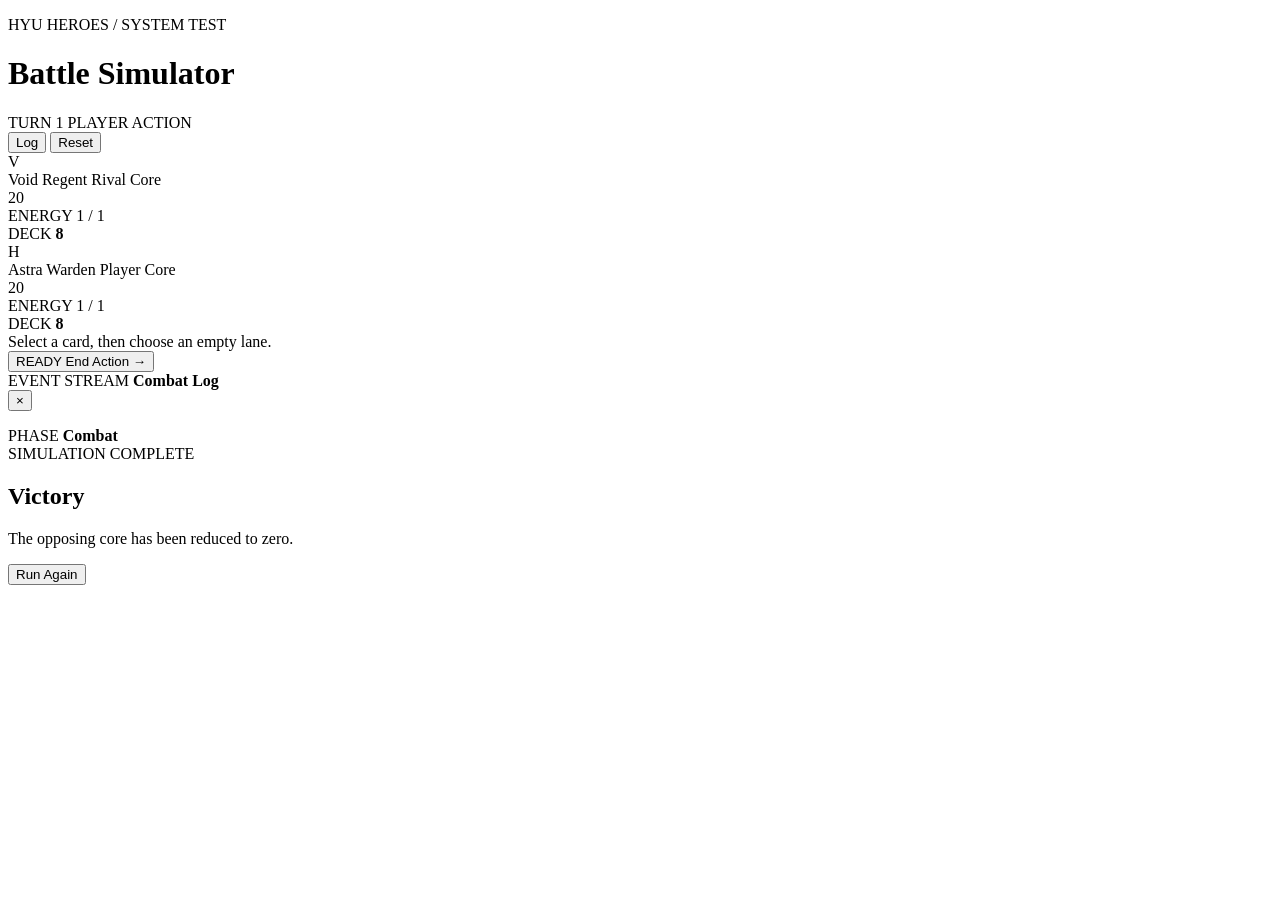
==== simulator/index.html @ 5318122a "feat: add HTML card simulator shell" ====
<!doctype html>
<html lang="en">
<head>
  <meta charset="utf-8" />
  <meta name="viewport" content="width=device-width, initial-scale=1" />
  <meta name="theme-color" content="#0b1015" />
  <title>Hyu Heroes — Battle Simulator</title>
  <link rel="stylesheet" href="./styles.css" />
</head>
<body>
  <main class="simulator-shell" aria-label="Hyu Heroes battle simulator">
    <header class="topbar">
      <div class="brand-block">
        <p class="eyebrow">HYU HEROES / SYSTEM TEST</p>
        <h1>Battle Simulator</h1>
      </div>

      <div class="phase-cluster" aria-live="polite">
        <span class="turn-label" id="turnLabel">TURN 1</span>
        <span class="phase-pill" id="phasePill">PLAYER ACTION</span>
      </div>

      <div class="topbar-actions">
        <button class="icon-button" id="logToggle" type="button" aria-expanded="false" aria-controls="combatLog">
          Log
        </button>
        <button class="icon-button" id="resetButton" type="button">Reset</button>
      </div>
    </header>

    <section class="arena" id="arena">
      <div class="player-panel opponent-panel" id="opponentPanel">
        <div class="hero-portrait opponent-portrait" aria-hidden="true">
          <span>V</span>
        </div>
        <div class="hero-copy">
          <span class="hero-name">Void Regent</span>
          <span class="hero-subtitle">Rival Core</span>
        </div>
        <div class="stat-chip health-chip" id="opponentHealth" aria-label="Opponent health">20</div>
        <div class="energy-block" aria-label="Opponent energy">
          <span class="energy-label">ENERGY</span>
          <span class="energy-value" id="opponentEnergy">1 / 1</span>
        </div>
        <div class="deck-counter" aria-label="Opponent deck cards">
          <span>DECK</span>
          <strong id="opponentDeckCount">8</strong>
        </div>
      </div>

      <div class="board-frame">
        <div class="board-glow" aria-hidden="true"></div>
        <div class="lane-grid" id="laneGrid" aria-label="Battle lanes"></div>
      </div>

      <div class="player-panel user-panel" id="playerPanel">
        <div class="hero-portrait user-portrait" aria-hidden="true">
          <span>H</span>
        </div>
        <div class="hero-copy">
          <span class="hero-name">Astra Warden</span>
          <span class="hero-subtitle">Player Core</span>
        </div>
        <div class="stat-chip health-chip" id="playerHealth" aria-label="Player health">20</div>
        <div class="energy-block" aria-label="Player energy">
          <span class="energy-label">ENERGY</span>
          <span class="energy-value" id="playerEnergy">1 / 1</span>
        </div>
        <div class="deck-counter" aria-label="Player deck cards">
          <span>DECK</span>
          <strong id="playerDeckCount">8</strong>
        </div>
      </div>
    </section>

    <section class="control-zone">
      <div class="hint-line" id="hintLine" aria-live="polite">
        Select a card, then choose an empty lane.
      </div>

      <div class="hand-and-action">
        <div class="hand" id="playerHand" aria-label="Your hand"></div>

        <button class="end-phase-button" id="endPhaseButton" type="button">
          <span class="button-kicker">READY</span>
          <span class="button-main">End Action</span>
          <span class="button-arrow">→</span>
        </button>
      </div>
    </section>

    <aside class="combat-log" id="combatLog" aria-label="Combat log" aria-hidden="true">
      <div class="combat-log-header">
        <div>
          <span class="eyebrow">EVENT STREAM</span>
          <strong>Combat Log</strong>
        </div>
        <button class="close-log" id="closeLog" type="button" aria-label="Close combat log">×</button>
      </div>
      <ol id="combatLogList"></ol>
    </aside>

    <div class="phase-overlay" id="phaseOverlay" aria-hidden="true">
      <span class="overlay-kicker" id="overlayKicker">PHASE</span>
      <strong id="overlayTitle">Combat</strong>
    </div>

    <div class="result-overlay" id="resultOverlay" aria-hidden="true">
      <div class="result-card">
        <span class="eyebrow">SIMULATION COMPLETE</span>
        <h2 id="resultTitle">Victory</h2>
        <p id="resultCopy">The opposing core has been reduced to zero.</p>
        <button type="button" id="playAgainButton">Run Again</button>
      </div>
    </div>
  </main>

  <template id="laneTemplate">
    <article class="lane" data-lane-index="0">
      <div class="lane-number"></div>
      <div class="slot opponent-slot" data-side="opponent"></div>
      <div class="lane-divider"><span></span></div>
      <button class="slot player-slot" type="button" data-side="player" aria-label="Play selected card in this lane"></button>
    </article>
  </template>

  <template id="unitTemplate">
    <div class="board-unit">
      <div class="unit-art"><span class="unit-glyph"></span></div>
      <div class="unit-name"></div>
      <div class="unit-stats">
        <span class="attack-stat"></span>
        <span class="health-stat"></span>
      </div>
    </div>
  </template>

  <template id="handCardTemplate">
    <button class="hand-card" type="button">
      <span class="card-cost"></span>
      <span class="card-art"><span class="card-glyph"></span></span>
      <span class="card-content">
        <strong class="card-name"></strong>
        <span class="card-role"></span>
        <span class="card-description"></span>
      </span>
      <span class="card-stats">
        <span class="card-attack"></span>
        <span class="card-health"></span>
      </span>
    </button>
  </template>

  <script src="./app.js" defer></script>
</body>
</html>
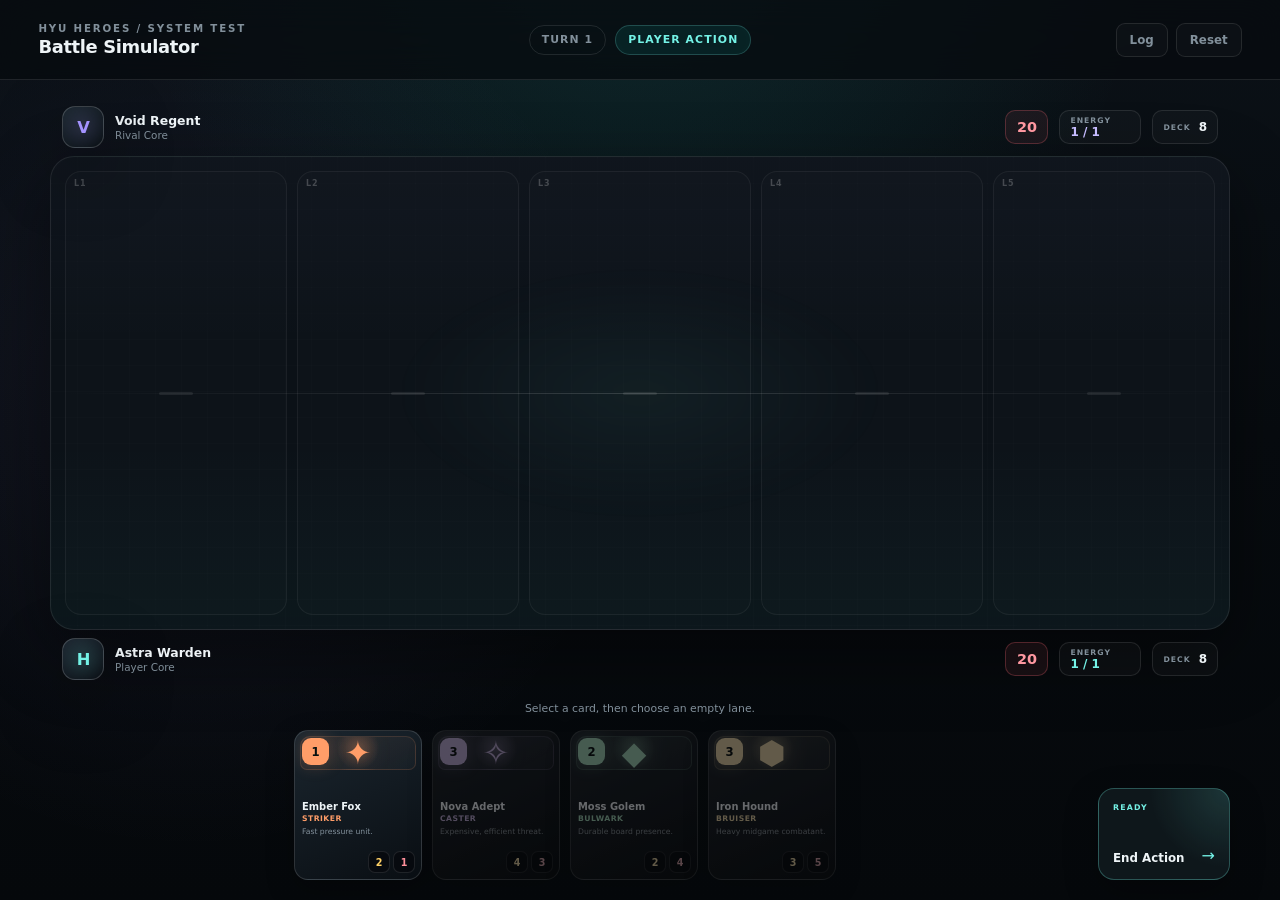
==== commit 71181a98: "refactor: load modular simulator application" ====
--- a/simulator/index.html
+++ b/simulator/index.html
@@ -21,18 +21,14 @@
       </div>
 
       <div class="topbar-actions">
-        <button class="icon-button" id="logToggle" type="button" aria-expanded="false" aria-controls="combatLog">
-          Log
-        </button>
+        <button class="icon-button" id="logToggle" type="button" aria-expanded="false" aria-controls="combatLog">Log</button>
         <button class="icon-button" id="resetButton" type="button">Reset</button>
       </div>
     </header>
 
     <section class="arena" id="arena">
       <div class="player-panel opponent-panel" id="opponentPanel">
-        <div class="hero-portrait opponent-portrait" aria-hidden="true">
-          <span>V</span>
-        </div>
+        <div class="hero-portrait opponent-portrait" aria-hidden="true"><span>V</span></div>
         <div class="hero-copy">
           <span class="hero-name">Void Regent</span>
           <span class="hero-subtitle">Rival Core</span>
@@ -54,9 +50,7 @@
       </div>
 
       <div class="player-panel user-panel" id="playerPanel">
-        <div class="hero-portrait user-portrait" aria-hidden="true">
-          <span>H</span>
-        </div>
+        <div class="hero-portrait user-portrait" aria-hidden="true"><span>H</span></div>
         <div class="hero-copy">
           <span class="hero-name">Astra Warden</span>
           <span class="hero-subtitle">Player Core</span>
@@ -74,13 +68,9 @@
     </section>
 
     <section class="control-zone">
-      <div class="hint-line" id="hintLine" aria-live="polite">
-        Select a card, then choose an empty lane.
-      </div>
-
+      <div class="hint-line" id="hintLine" aria-live="polite">Select a card, then choose an empty lane.</div>
       <div class="hand-and-action">
         <div class="hand" id="playerHand" aria-label="Your hand"></div>
-
         <button class="end-phase-button" id="endPhaseButton" type="button">
           <span class="button-kicker">READY</span>
           <span class="button-main">End Action</span>
@@ -151,6 +141,6 @@
     </button>
   </template>
 
-  <script src="./app.js" defer></script>
+  <script type="module" src="./app.mjs"></script>
 </body>
 </html>
--- a/simulator/styles.css
+++ b/simulator/styles.css
@@ -0,0 +1,1299 @@
+:root {
+  color-scheme: dark;
+  --bg: #070b0f;
+  --panel: rgba(15, 22, 29, 0.86);
+  --panel-strong: #111820;
+  --line: rgba(255, 255, 255, 0.1);
+  --line-strong: rgba(255, 255, 255, 0.18);
+  --text: #eef4f7;
+  --muted: #82909b;
+  --cyan: #74f2e6;
+  --cyan-strong: #23d5c4;
+  --violet: #a493ff;
+  --red: #ff6a76;
+  --amber: #ffd166;
+  --green: #76e39f;
+  --shadow: 0 24px 70px rgba(0, 0, 0, 0.42);
+  --ease: cubic-bezier(0.2, 0.8, 0.2, 1);
+}
+
+* {
+  box-sizing: border-box;
+}
+
+html,
+body {
+  min-height: 100%;
+}
+
+body {
+  margin: 0;
+  overflow-x: hidden;
+  font-family: Inter, ui-sans-serif, system-ui, -apple-system, BlinkMacSystemFont, "Segoe UI", sans-serif;
+  color: var(--text);
+  background:
+    radial-gradient(circle at 50% -10%, rgba(35, 213, 196, 0.13), transparent 32rem),
+    radial-gradient(circle at 15% 45%, rgba(164, 147, 255, 0.08), transparent 28rem),
+    linear-gradient(180deg, #0b1117 0%, var(--bg) 48%, #05080b 100%);
+}
+
+button {
+  font: inherit;
+}
+
+button:focus-visible {
+  outline: 2px solid var(--cyan);
+  outline-offset: 3px;
+}
+
+.simulator-shell {
+  position: relative;
+  min-height: 100vh;
+  display: grid;
+  grid-template-rows: auto 1fr auto;
+  isolation: isolate;
+}
+
+.simulator-shell::before {
+  content: "";
+  position: fixed;
+  inset: 0;
+  z-index: -2;
+  pointer-events: none;
+  opacity: 0.28;
+  background-image:
+    linear-gradient(rgba(255, 255, 255, 0.018) 1px, transparent 1px),
+    linear-gradient(90deg, rgba(255, 255, 255, 0.018) 1px, transparent 1px);
+  background-size: 44px 44px;
+  mask-image: linear-gradient(to bottom, black, transparent 80%);
+}
+
+.topbar {
+  min-height: 80px;
+  padding: 14px clamp(18px, 3vw, 42px);
+  display: grid;
+  grid-template-columns: minmax(210px, 1fr) auto minmax(210px, 1fr);
+  align-items: center;
+  gap: 20px;
+  border-bottom: 1px solid var(--line);
+  background: rgba(7, 11, 15, 0.76);
+  backdrop-filter: blur(18px);
+  position: relative;
+  z-index: 20;
+}
+
+.brand-block h1 {
+  margin: 2px 0 0;
+  font-size: clamp(1rem, 1.4vw, 1.3rem);
+  font-weight: 650;
+  letter-spacing: -0.02em;
+}
+
+.eyebrow {
+  margin: 0;
+  font-size: 0.64rem;
+  font-weight: 760;
+  letter-spacing: 0.18em;
+  color: var(--muted);
+}
+
+.phase-cluster {
+  display: flex;
+  align-items: center;
+  justify-content: center;
+  gap: 9px;
+}
+
+.turn-label,
+.phase-pill {
+  display: inline-flex;
+  align-items: center;
+  min-height: 30px;
+  border: 1px solid var(--line);
+  border-radius: 999px;
+  padding: 0 12px;
+  font-size: 0.68rem;
+  font-weight: 800;
+  letter-spacing: 0.1em;
+}
+
+.turn-label {
+  color: var(--muted);
+}
+
+.phase-pill {
+  border-color: rgba(116, 242, 230, 0.22);
+  color: var(--cyan);
+  background: rgba(35, 213, 196, 0.08);
+  box-shadow: inset 0 0 28px rgba(35, 213, 196, 0.04);
+  transition: color 240ms ease, border-color 240ms ease, background 240ms ease;
+}
+
+.phase-pill[data-phase="opponent"] {
+  color: #c6bcff;
+  border-color: rgba(164, 147, 255, 0.24);
+  background: rgba(164, 147, 255, 0.08);
+}
+
+.phase-pill[data-phase="combat"] {
+  color: var(--amber);
+  border-color: rgba(255, 209, 102, 0.24);
+  background: rgba(255, 209, 102, 0.08);
+}
+
+.topbar-actions {
+  display: flex;
+  justify-content: flex-end;
+  gap: 8px;
+}
+
+.icon-button,
+.close-log {
+  border: 1px solid var(--line);
+  color: var(--muted);
+  background: rgba(255, 255, 255, 0.025);
+  transition: border-color 180ms ease, color 180ms ease, background 180ms ease, transform 180ms ease;
+  cursor: pointer;
+}
+
+.icon-button {
+  min-height: 34px;
+  padding: 0 13px;
+  border-radius: 9px;
+  font-size: 0.74rem;
+  font-weight: 700;
+}
+
+.icon-button:hover,
+.close-log:hover {
+  color: var(--text);
+  border-color: var(--line-strong);
+  background: rgba(255, 255, 255, 0.055);
+}
+
+.icon-button:active,
+.close-log:active {
+  transform: scale(0.96);
+}
+
+.arena {
+  width: min(1180px, calc(100vw - 32px));
+  margin: 18px auto 8px;
+  display: grid;
+  grid-template-rows: auto minmax(350px, 1fr) auto;
+  min-height: 0;
+}
+
+.player-panel {
+  min-height: 56px;
+  display: grid;
+  grid-template-columns: auto minmax(130px, 1fr) auto auto auto;
+  align-items: center;
+  gap: 11px;
+  padding: 8px 12px;
+  position: relative;
+  z-index: 3;
+}
+
+.opponent-panel {
+  align-self: end;
+}
+
+.user-panel {
+  align-self: start;
+}
+
+.hero-portrait {
+  width: 42px;
+  aspect-ratio: 1;
+  border-radius: 13px;
+  display: grid;
+  place-items: center;
+  position: relative;
+  overflow: hidden;
+  border: 1px solid var(--line-strong);
+  background: linear-gradient(145deg, #1e2933, #0c1218);
+  box-shadow: var(--shadow);
+}
+
+.hero-portrait::before {
+  content: "";
+  position: absolute;
+  inset: -20%;
+  background: radial-gradient(circle, currentColor 0%, transparent 56%);
+  opacity: 0.12;
+}
+
+.hero-portrait span {
+  position: relative;
+  font-size: 1.02rem;
+  font-weight: 900;
+  letter-spacing: -0.06em;
+}
+
+.user-portrait {
+  color: var(--cyan);
+}
+
+.opponent-portrait {
+  color: var(--violet);
+}
+
+.hero-copy {
+  min-width: 0;
+  display: flex;
+  flex-direction: column;
+}
+
+.hero-name {
+  font-size: 0.78rem;
+  font-weight: 760;
+}
+
+.hero-subtitle {
+  margin-top: 1px;
+  font-size: 0.65rem;
+  color: var(--muted);
+}
+
+.stat-chip {
+  min-width: 43px;
+  min-height: 34px;
+  border-radius: 10px;
+  display: grid;
+  place-items: center;
+  font-weight: 850;
+  font-size: 0.9rem;
+  border: 1px solid rgba(255, 106, 118, 0.26);
+  color: #ff98a1;
+  background: rgba(255, 106, 118, 0.07);
+  transition: transform 180ms var(--ease), filter 180ms ease;
+}
+
+.health-chip.damage-pop {
+  animation: healthDamage 480ms var(--ease);
+}
+
+.energy-block,
+.deck-counter {
+  min-height: 34px;
+  padding: 4px 10px;
+  border: 1px solid var(--line);
+  border-radius: 10px;
+  background: rgba(255, 255, 255, 0.025);
+}
+
+.energy-block {
+  display: flex;
+  flex-direction: column;
+  justify-content: center;
+  min-width: 82px;
+}
+
+.energy-label,
+.deck-counter span {
+  font-size: 0.48rem;
+  font-weight: 800;
+  letter-spacing: 0.13em;
+  color: var(--muted);
+}
+
+.energy-value,
+.deck-counter strong {
+  font-size: 0.75rem;
+  font-weight: 800;
+  color: var(--cyan);
+}
+
+.opponent-panel .energy-value {
+  color: #c6bcff;
+}
+
+.deck-counter {
+  display: grid;
+  grid-template-columns: auto auto;
+  align-items: center;
+  gap: 8px;
+}
+
+.deck-counter strong {
+  color: var(--text);
+}
+
+.board-frame {
+  position: relative;
+  min-height: 0;
+  border: 1px solid rgba(255, 255, 255, 0.09);
+  border-radius: 24px;
+  overflow: hidden;
+  background:
+    linear-gradient(180deg, rgba(164, 147, 255, 0.026), transparent 40%),
+    linear-gradient(0deg, rgba(35, 213, 196, 0.03), transparent 40%),
+    #0b1117;
+  box-shadow: var(--shadow), inset 0 0 80px rgba(255, 255, 255, 0.012);
+}
+
+.board-frame::before,
+.board-frame::after {
+  content: "";
+  position: absolute;
+  pointer-events: none;
+}
+
+.board-frame::before {
+  inset: 0;
+  opacity: 0.42;
+  background-image:
+    linear-gradient(rgba(255, 255, 255, 0.025) 1px, transparent 1px),
+    linear-gradient(90deg, rgba(255, 255, 255, 0.025) 1px, transparent 1px);
+  background-size: 26px 26px;
+}
+
+.board-frame::after {
+  inset: 50% 0 auto;
+  height: 1px;
+  background: linear-gradient(90deg, transparent 1%, rgba(255, 255, 255, 0.15) 50%, transparent 99%);
+  box-shadow: 0 0 18px rgba(116, 242, 230, 0.08);
+}
+
+.board-glow {
+  position: absolute;
+  width: 520px;
+  height: 260px;
+  left: 50%;
+  top: 50%;
+  translate: -50% -50%;
+  pointer-events: none;
+  background: radial-gradient(ellipse, rgba(116, 242, 230, 0.055), transparent 67%);
+  filter: blur(12px);
+  animation: boardBreath 5s ease-in-out infinite alternate;
+}
+
+.lane-grid {
+  height: 100%;
+  min-height: 350px;
+  padding: 14px;
+  display: grid;
+  grid-template-columns: repeat(5, minmax(0, 1fr));
+  gap: 10px;
+  position: relative;
+  z-index: 1;
+}
+
+.lane {
+  min-width: 0;
+  min-height: 0;
+  position: relative;
+  display: grid;
+  grid-template-rows: 1fr 24px 1fr;
+  border-radius: 16px;
+  border: 1px solid rgba(255, 255, 255, 0.055);
+  background: rgba(255, 255, 255, 0.012);
+  overflow: hidden;
+  transition: transform 200ms var(--ease), border-color 200ms ease, background 200ms ease;
+}
+
+.lane::before {
+  content: "";
+  position: absolute;
+  inset: 0;
+  pointer-events: none;
+  opacity: 0;
+  background: linear-gradient(180deg, rgba(164, 147, 255, 0.06), transparent 45%, rgba(35, 213, 196, 0.07));
+  transition: opacity 220ms ease;
+}
+
+.lane:hover {
+  border-color: rgba(255, 255, 255, 0.11);
+}
+
+.lane.playable {
+  border-color: rgba(116, 242, 230, 0.18);
+}
+
+.lane.playable::before {
+  opacity: 1;
+}
+
+.lane.playable:hover {
+  transform: translateY(-2px);
+  border-color: rgba(116, 242, 230, 0.42);
+  background: rgba(35, 213, 196, 0.025);
+}
+
+.lane-number {
+  position: absolute;
+  left: 8px;
+  top: 7px;
+  z-index: 5;
+  font-size: 0.5rem;
+  font-weight: 850;
+  letter-spacing: 0.1em;
+  color: rgba(255, 255, 255, 0.22);
+}
+
+.slot {
+  min-width: 0;
+  min-height: 0;
+  display: grid;
+  place-items: center;
+  position: relative;
+  padding: 8px;
+}
+
+button.slot {
+  width: 100%;
+  border: 0;
+  color: inherit;
+  background: transparent;
+  cursor: default;
+}
+
+button.slot:not(:empty) {
+  cursor: default;
+}
+
+.lane.playable button.player-slot:empty {
+  cursor: pointer;
+}
+
+.lane.playable button.player-slot:empty::after {
+  content: "+ DEPLOY";
+  position: absolute;
+  inset: 15px;
+  display: grid;
+  place-items: center;
+  border: 1px dashed rgba(116, 242, 230, 0.28);
+  border-radius: 13px;
+  color: rgba(116, 242, 230, 0.52);
+  font-size: 0.55rem;
+  font-weight: 850;
+  letter-spacing: 0.12em;
+  animation: deployPulse 1.5s ease-in-out infinite alternate;
+}
+
+.lane-divider {
+  display: grid;
+  place-items: center;
+  opacity: 0.65;
+}
+
+.lane-divider span {
+  width: 34px;
+  height: 3px;
+  border-radius: 999px;
+  background: rgba(255, 255, 255, 0.13);
+}
+
+.board-unit {
+  width: min(118px, 92%);
+  aspect-ratio: 0.78;
+  position: relative;
+  display: grid;
+  grid-template-rows: 1fr auto;
+  align-items: end;
+  border-radius: 15px;
+  border: 1px solid rgba(255, 255, 255, 0.14);
+  background: linear-gradient(155deg, rgba(31, 42, 52, 0.98), rgba(13, 19, 25, 0.98));
+  box-shadow: 0 12px 30px rgba(0, 0, 0, 0.32);
+  overflow: hidden;
+  transform-origin: 50% 85%;
+}
+
+.opponent-slot .board-unit {
+  border-color: rgba(164, 147, 255, 0.18);
+}
+
+.player-slot .board-unit {
+  border-color: rgba(116, 242, 230, 0.18);
+}
+
+.board-unit.summon-in {
+  animation: summonIn 520ms var(--ease) both;
+}
+
+.board-unit.attack-forward {
+  animation: playerAttack 620ms var(--ease);
+}
+
+.opponent-slot .board-unit.attack-forward {
+  animation-name: opponentAttack;
+}
+
+.board-unit.take-hit {
+  animation: unitHit 480ms var(--ease);
+}
+
+.board-unit.unit-die {
+  animation: unitDie 520ms var(--ease) forwards;
+}
+
+.unit-art {
+  position: absolute;
+  inset: 0 0 33px;
+  display: grid;
+  place-items: center;
+  overflow: hidden;
+}
+
+.unit-art::before {
+  content: "";
+  position: absolute;
+  inset: 8px;
+  border-radius: 11px;
+  background:
+    radial-gradient(circle at 50% 38%, color-mix(in srgb, var(--unit-accent, var(--cyan)) 32%, transparent), transparent 37%),
+    linear-gradient(160deg, color-mix(in srgb, var(--unit-accent, var(--cyan)) 11%, transparent), rgba(255, 255, 255, 0.018));
+  border: 1px solid color-mix(in srgb, var(--unit-accent, var(--cyan)) 14%, transparent);
+}
+
+.unit-glyph {
+  position: relative;
+  font-size: clamp(1.6rem, 3.2vw, 2.8rem);
+  line-height: 1;
+  color: var(--unit-accent, var(--cyan));
+  filter: drop-shadow(0 0 18px color-mix(in srgb, var(--unit-accent, var(--cyan)) 35%, transparent));
+}
+
+.unit-name {
+  position: relative;
+  z-index: 2;
+  padding: 0 31px 10px 9px;
+  font-size: 0.58rem;
+  font-weight: 760;
+  white-space: nowrap;
+  overflow: hidden;
+  text-overflow: ellipsis;
+}
+
+.unit-stats {
+  position: absolute;
+  inset: auto 7px 6px auto;
+  z-index: 3;
+  display: flex;
+  gap: 4px;
+}
+
+.attack-stat,
+.health-stat {
+  min-width: 23px;
+  height: 23px;
+  border-radius: 7px;
+  display: grid;
+  place-items: center;
+  font-size: 0.65rem;
+  font-weight: 900;
+  border: 1px solid rgba(255, 255, 255, 0.12);
+  background: rgba(7, 11, 15, 0.86);
+}
+
+.attack-stat {
+  color: var(--amber);
+}
+
+.health-stat {
+  color: #ff909b;
+}
+
+.control-zone {
+  padding: 6px clamp(16px, 3vw, 42px) 20px;
+  position: relative;
+  z-index: 10;
+}
+
+.hint-line {
+  min-height: 21px;
+  margin: 0 auto 7px;
+  width: min(1180px, 100%);
+  text-align: center;
+  font-size: 0.68rem;
+  color: var(--muted);
+  transition: color 180ms ease;
+}
+
+.hint-line.attention {
+  color: var(--cyan);
+}
+
+.hand-and-action {
+  width: min(1180px, 100%);
+  margin: 0 auto;
+  display: grid;
+  grid-template-columns: 1fr auto;
+  align-items: end;
+  gap: 18px;
+}
+
+.hand {
+  min-height: 148px;
+  display: flex;
+  align-items: flex-end;
+  justify-content: center;
+  gap: clamp(5px, 0.8vw, 10px);
+  perspective: 900px;
+}
+
+.hand-card {
+  --card-accent: var(--cyan);
+  width: clamp(102px, 10vw, 132px);
+  height: 150px;
+  flex: 0 0 auto;
+  position: relative;
+  overflow: hidden;
+  display: grid;
+  grid-template-rows: 64px 1fr;
+  padding: 0;
+  border: 1px solid rgba(255, 255, 255, 0.14);
+  border-radius: 14px;
+  color: var(--text);
+  text-align: left;
+  background: linear-gradient(155deg, rgba(27, 38, 47, 0.98), rgba(10, 15, 20, 0.98));
+  box-shadow: 0 10px 28px rgba(0, 0, 0, 0.28);
+  cursor: pointer;
+  transform-origin: 50% 100%;
+  transition:
+    transform 260ms var(--ease),
+    border-color 220ms ease,
+    box-shadow 220ms ease,
+    filter 220ms ease,
+    opacity 220ms ease;
+}
+
+.hand-card::after {
+  content: "";
+  position: absolute;
+  inset: 0;
+  pointer-events: none;
+  opacity: 0;
+  background: linear-gradient(145deg, color-mix(in srgb, var(--card-accent) 13%, transparent), transparent 45%);
+  transition: opacity 220ms ease;
+}
+
+.hand-card:hover:not(:disabled) {
+  transform: translateY(-11px) scale(1.025);
+  border-color: color-mix(in srgb, var(--card-accent) 44%, transparent);
+  box-shadow: 0 18px 42px rgba(0, 0, 0, 0.4), 0 0 32px color-mix(in srgb, var(--card-accent) 8%, transparent);
+}
+
+.hand-card:hover:not(:disabled)::after,
+.hand-card.selected::after {
+  opacity: 1;
+}
+
+.hand-card.selected {
+  transform: translateY(-15px) scale(1.04);
+  border-color: color-mix(in srgb, var(--card-accent) 64%, transparent);
+  box-shadow: 0 20px 46px rgba(0, 0, 0, 0.44), 0 0 34px color-mix(in srgb, var(--card-accent) 13%, transparent);
+}
+
+.hand-card:disabled,
+.hand-card.unaffordable {
+  cursor: not-allowed;
+  filter: saturate(0.45) brightness(0.72);
+  opacity: 0.58;
+}
+
+.hand-card.card-draw-in {
+  animation: cardDraw 560ms var(--ease) both;
+}
+
+.card-cost {
+  position: absolute;
+  left: 7px;
+  top: 7px;
+  z-index: 4;
+  width: 27px;
+  height: 27px;
+  border-radius: 9px;
+  display: grid;
+  place-items: center;
+  font-size: 0.73rem;
+  font-weight: 900;
+  color: #07100f;
+  background: var(--card-accent);
+  box-shadow: 0 0 18px color-mix(in srgb, var(--card-accent) 24%, transparent);
+}
+
+.card-art {
+  position: relative;
+  display: grid;
+  place-items: center;
+  margin: 5px 5px 0;
+  border-radius: 10px 10px 7px 7px;
+  overflow: hidden;
+  background:
+    radial-gradient(circle at 50% 35%, color-mix(in srgb, var(--card-accent) 28%, transparent), transparent 35%),
+    linear-gradient(150deg, color-mix(in srgb, var(--card-accent) 9%, transparent), rgba(255, 255, 255, 0.02));
+  border: 1px solid color-mix(in srgb, var(--card-accent) 15%, transparent);
+}
+
+.card-glyph {
+  font-size: 2rem;
+  line-height: 1;
+  color: var(--card-accent);
+  filter: drop-shadow(0 0 14px color-mix(in srgb, var(--card-accent) 35%, transparent));
+}
+
+.card-content {
+  display: flex;
+  flex-direction: column;
+  min-width: 0;
+  padding: 7px 7px 6px;
+}
+
+.card-name {
+  font-size: 0.62rem;
+  line-height: 1.05;
+  white-space: nowrap;
+  overflow: hidden;
+  text-overflow: ellipsis;
+}
+
+.card-role {
+  margin-top: 2px;
+  font-size: 0.48rem;
+  font-weight: 760;
+  letter-spacing: 0.06em;
+  color: var(--card-accent);
+  text-transform: uppercase;
+}
+
+.card-description {
+  margin-top: 4px;
+  display: -webkit-box;
+  overflow: hidden;
+  -webkit-box-orient: vertical;
+  -webkit-line-clamp: 2;
+  font-size: 0.48rem;
+  line-height: 1.25;
+  color: var(--muted);
+}
+
+.card-stats {
+  position: absolute;
+  right: 6px;
+  bottom: 6px;
+  display: flex;
+  gap: 3px;
+}
+
+.card-attack,
+.card-health {
+  width: 22px;
+  height: 22px;
+  border-radius: 7px;
+  display: grid;
+  place-items: center;
+  font-size: 0.6rem;
+  font-weight: 900;
+  color: var(--text);
+  background: rgba(7, 11, 15, 0.9);
+  border: 1px solid var(--line);
+}
+
+.card-attack {
+  color: var(--amber);
+}
+
+.card-health {
+  color: #ff909b;
+}
+
+.end-phase-button {
+  width: 132px;
+  min-height: 92px;
+  border: 1px solid rgba(116, 242, 230, 0.28);
+  border-radius: 16px;
+  padding: 14px;
+  display: grid;
+  grid-template-columns: 1fr auto;
+  grid-template-rows: auto auto;
+  text-align: left;
+  color: var(--text);
+  background:
+    radial-gradient(circle at 100% 0%, rgba(116, 242, 230, 0.14), transparent 50%),
+    #0e171b;
+  cursor: pointer;
+  box-shadow: 0 12px 34px rgba(0, 0, 0, 0.28);
+  transition: transform 220ms var(--ease), border-color 220ms ease, box-shadow 220ms ease, opacity 220ms ease;
+}
+
+.end-phase-button:hover:not(:disabled) {
+  transform: translateY(-3px);
+  border-color: rgba(116, 242, 230, 0.52);
+  box-shadow: 0 16px 40px rgba(0, 0, 0, 0.34), 0 0 32px rgba(35, 213, 196, 0.07);
+}
+
+.end-phase-button:active:not(:disabled) {
+  transform: translateY(0) scale(0.985);
+}
+
+.end-phase-button:disabled {
+  cursor: wait;
+  opacity: 0.45;
+}
+
+.button-kicker {
+  grid-column: 1 / -1;
+  font-size: 0.49rem;
+  font-weight: 800;
+  letter-spacing: 0.15em;
+  color: var(--cyan);
+}
+
+.button-main {
+  align-self: end;
+  font-size: 0.74rem;
+  font-weight: 800;
+}
+
+.button-arrow {
+  align-self: end;
+  color: var(--cyan);
+  font-size: 1rem;
+}
+
+.combat-log {
+  position: fixed;
+  right: 16px;
+  top: 92px;
+  bottom: 16px;
+  z-index: 50;
+  width: min(340px, calc(100vw - 32px));
+  border: 1px solid var(--line);
+  border-radius: 18px;
+  background: rgba(10, 15, 20, 0.94);
+  backdrop-filter: blur(20px);
+  box-shadow: 0 28px 90px rgba(0, 0, 0, 0.52);
+  transform: translateX(calc(100% + 30px));
+  opacity: 0;
+  pointer-events: none;
+  transition: transform 320ms var(--ease), opacity 240ms ease;
+}
+
+.combat-log.open {
+  transform: translateX(0);
+  opacity: 1;
+  pointer-events: auto;
+}
+
+.combat-log-header {
+  height: 70px;
+  padding: 14px 15px;
+  display: flex;
+  align-items: center;
+  justify-content: space-between;
+  border-bottom: 1px solid var(--line);
+}
+
+.combat-log-header > div {
+  display: flex;
+  flex-direction: column;
+  gap: 2px;
+}
+
+.combat-log-header strong {
+  font-size: 0.86rem;
+}
+
+.close-log {
+  width: 32px;
+  height: 32px;
+  border-radius: 9px;
+  font-size: 1.1rem;
+}
+
+.combat-log ol {
+  margin: 0;
+  padding: 10px 12px 18px 33px;
+  height: calc(100% - 70px);
+  overflow: auto;
+  scrollbar-width: thin;
+  scrollbar-color: rgba(255, 255, 255, 0.14) transparent;
+}
+
+.combat-log li {
+  padding: 7px 4px;
+  border-bottom: 1px solid rgba(255, 255, 255, 0.045);
+  color: #aeb8c0;
+  font-size: 0.68rem;
+  line-height: 1.4;
+}
+
+.combat-log li::marker {
+  color: rgba(255, 255, 255, 0.28);
+  font-size: 0.55rem;
+}
+
+.phase-overlay {
+  position: fixed;
+  inset: 0;
+  z-index: 70;
+  display: grid;
+  place-content: center;
+  pointer-events: none;
+  opacity: 0;
+  background: radial-gradient(circle, rgba(11, 17, 23, 0.38), rgba(5, 8, 11, 0.78));
+  backdrop-filter: blur(3px);
+}
+
+.phase-overlay.show {
+  animation: phaseCurtain 900ms var(--ease) both;
+}
+
+.overlay-kicker,
+.phase-overlay strong {
+  text-align: center;
+}
+
+.overlay-kicker {
+  font-size: 0.6rem;
+  font-weight: 850;
+  letter-spacing: 0.22em;
+  color: var(--muted);
+}
+
+.phase-overlay strong {
+  margin-top: 3px;
+  font-size: clamp(2.2rem, 7vw, 5rem);
+  letter-spacing: -0.055em;
+  text-transform: uppercase;
+}
+
+.result-overlay {
+  position: fixed;
+  inset: 0;
+  z-index: 100;
+  display: grid;
+  place-items: center;
+  padding: 20px;
+  opacity: 0;
+  pointer-events: none;
+  background: rgba(4, 7, 10, 0.78);
+  backdrop-filter: blur(14px);
+  transition: opacity 360ms ease;
+}
+
+.result-overlay.show {
+  opacity: 1;
+  pointer-events: auto;
+}
+
+.result-card {
+  width: min(430px, 100%);
+  padding: 32px;
+  border: 1px solid var(--line-strong);
+  border-radius: 24px;
+  text-align: center;
+  background:
+    radial-gradient(circle at 50% 0%, rgba(116, 242, 230, 0.1), transparent 45%),
+    #0d141a;
+  box-shadow: 0 32px 100px rgba(0, 0, 0, 0.55);
+  transform: translateY(18px) scale(0.97);
+  transition: transform 420ms var(--ease);
+}
+
+.result-overlay.show .result-card {
+  transform: translateY(0) scale(1);
+}
+
+.result-card h2 {
+  margin: 8px 0 7px;
+  font-size: clamp(2rem, 8vw, 3.6rem);
+  letter-spacing: -0.06em;
+}
+
+.result-card p {
+  margin: 0 auto;
+  max-width: 30rem;
+  color: var(--muted);
+  font-size: 0.8rem;
+  line-height: 1.55;
+}
+
+.result-card button {
+  margin-top: 22px;
+  min-height: 42px;
+  padding: 0 18px;
+  border: 1px solid rgba(116, 242, 230, 0.34);
+  border-radius: 11px;
+  color: #06100f;
+  font-weight: 850;
+  background: var(--cyan);
+  cursor: pointer;
+  transition: transform 180ms var(--ease), filter 180ms ease;
+}
+
+.result-card button:hover {
+  transform: translateY(-2px);
+  filter: brightness(1.06);
+}
+
+.floating-damage {
+  position: fixed;
+  z-index: 90;
+  pointer-events: none;
+  translate: -50% -50%;
+  font-size: 1rem;
+  font-weight: 900;
+  color: #ff8892;
+  text-shadow: 0 4px 15px rgba(0, 0, 0, 0.7);
+  animation: floatingDamage 760ms var(--ease) forwards;
+}
+
+@keyframes boardBreath {
+  from { opacity: 0.45; transform: scale(0.92); }
+  to { opacity: 1; transform: scale(1.08); }
+}
+
+@keyframes deployPulse {
+  from { opacity: 0.48; transform: scale(0.985); }
+  to { opacity: 1; transform: scale(1); }
+}
+
+@keyframes summonIn {
+  0% { opacity: 0; transform: translateY(26px) scale(0.72) rotate(-3deg); filter: blur(4px); }
+  60% { opacity: 1; transform: translateY(-5px) scale(1.045) rotate(1deg); filter: blur(0); }
+  100% { opacity: 1; transform: translateY(0) scale(1) rotate(0); }
+}
+
+@keyframes playerAttack {
+  0%, 100% { transform: translateY(0) scale(1); }
+  25% { transform: translateY(8px) scale(0.97); }
+  56% { transform: translateY(-40px) scale(1.05); }
+  70% { transform: translateY(-33px) scale(1.03); }
+}
+
+@keyframes opponentAttack {
+  0%, 100% { transform: translateY(0) scale(1); }
+  25% { transform: translateY(-8px) scale(0.97); }
+  56% { transform: translateY(40px) scale(1.05); }
+  70% { transform: translateY(33px) scale(1.03); }
+}
+
+@keyframes unitHit {
+  0%, 100% { transform: translateX(0); filter: brightness(1); }
+  22% { transform: translateX(-7px) rotate(-2deg); filter: brightness(1.5); }
+  45% { transform: translateX(6px) rotate(2deg); }
+  65% { transform: translateX(-3px); }
+}
+
+@keyframes unitDie {
+  0% { opacity: 1; transform: scale(1); filter: blur(0); }
+  55% { opacity: 0.75; transform: scale(1.08); filter: brightness(1.6) blur(1px); }
+  100% { opacity: 0; transform: scale(0.62) translateY(-15px); filter: blur(8px); }
+}
+
+@keyframes healthDamage {
+  0%, 100% { transform: scale(1); filter: brightness(1); }
+  35% { transform: scale(1.18); filter: brightness(1.6); }
+}
+
+@keyframes cardDraw {
+  0% { opacity: 0; transform: translateY(50px) rotate(5deg) scale(0.82); }
+  65% { opacity: 1; transform: translateY(-7px) rotate(-1deg) scale(1.02); }
+  100% { opacity: 1; transform: translateY(0) rotate(0) scale(1); }
+}
+
+@keyframes phaseCurtain {
+  0% { opacity: 0; }
+  20%, 64% { opacity: 1; }
+  100% { opacity: 0; }
+}
+
+@keyframes floatingDamage {
+  0% { opacity: 0; transform: translateY(8px) scale(0.7); }
+  25% { opacity: 1; transform: translateY(-4px) scale(1.15); }
+  100% { opacity: 0; transform: translateY(-36px) scale(0.95); }
+}
+
+@media (max-width: 850px) {
+  .topbar {
+    grid-template-columns: 1fr auto;
+  }
+
+  .phase-cluster {
+    grid-row: 2;
+    grid-column: 1 / -1;
+  }
+
+  .topbar-actions {
+    grid-column: 2;
+    grid-row: 1;
+  }
+
+  .arena {
+    width: calc(100vw - 18px);
+    margin-top: 10px;
+  }
+
+  .lane-grid {
+    min-height: 330px;
+    padding: 8px;
+    gap: 5px;
+  }
+
+  .lane {
+    border-radius: 11px;
+  }
+
+  .board-unit {
+    width: 96%;
+    border-radius: 10px;
+  }
+
+  .unit-name {
+    display: none;
+  }
+
+  .unit-art {
+    inset-bottom: 0;
+  }
+
+  .hand-and-action {
+    display: block;
+  }
+
+  .hand {
+    justify-content: flex-start;
+    overflow-x: auto;
+    overflow-y: hidden;
+    padding: 15px 5px 5px;
+    scrollbar-width: none;
+  }
+
+  .hand::-webkit-scrollbar {
+    display: none;
+  }
+
+  .hand-card {
+    width: 106px;
+  }
+
+  .end-phase-button {
+    width: min(100%, 360px);
+    min-height: 56px;
+    margin: 12px auto 0;
+    grid-template-rows: auto;
+    grid-template-columns: auto 1fr auto;
+    align-items: center;
+  }
+
+  .button-kicker {
+    grid-column: auto;
+  }
+}
+
+@media (max-width: 560px) {
+  .topbar {
+    min-height: 66px;
+    padding: 10px 12px;
+    gap: 7px;
+  }
+
+  .brand-block h1 {
+    font-size: 0.94rem;
+  }
+
+  .eyebrow {
+    font-size: 0.52rem;
+  }
+
+  .phase-cluster {
+    gap: 5px;
+  }
+
+  .turn-label,
+  .phase-pill {
+    min-height: 25px;
+    padding: 0 8px;
+    font-size: 0.56rem;
+  }
+
+  .icon-button {
+    padding: 0 9px;
+    min-height: 30px;
+  }
+
+  .player-panel {
+    grid-template-columns: auto 1fr auto auto;
+    gap: 6px;
+    padding-inline: 5px;
+  }
+
+  .hero-portrait {
+    width: 35px;
+    border-radius: 10px;
+  }
+
+  .hero-subtitle,
+  .deck-counter {
+    display: none;
+  }
+
+  .energy-block {
+    min-width: 67px;
+    padding-inline: 7px;
+  }
+
+  .board-frame {
+    border-radius: 15px;
+  }
+
+  .lane-grid {
+    min-height: 305px;
+    padding: 5px;
+    gap: 3px;
+  }
+
+  .lane {
+    grid-template-rows: 1fr 18px 1fr;
+  }
+
+  .slot {
+    padding: 4px 2px;
+  }
+
+  .lane.playable button.player-slot:empty::after {
+    content: "+";
+    inset: 7px 3px;
+    font-size: 1rem;
+  }
+
+  .unit-stats {
+    right: 3px;
+    bottom: 3px;
+    gap: 2px;
+  }
+
+  .attack-stat,
+  .health-stat {
+    min-width: 19px;
+    height: 19px;
+    font-size: 0.53rem;
+    border-radius: 6px;
+  }
+
+  .unit-art {
+    inset-bottom: 0;
+  }
+
+  .control-zone {
+    padding: 2px 9px 12px;
+  }
+
+  .hint-line {
+    font-size: 0.58rem;
+  }
+}
+
+@media (prefers-reduced-motion: reduce) {
+  *,
+  *::before,
+  *::after {
+    scroll-behavior: auto !important;
+    animation-duration: 0.01ms !important;
+    animation-iteration-count: 1 !important;
+    transition-duration: 0.01ms !important;
+  }
+}
